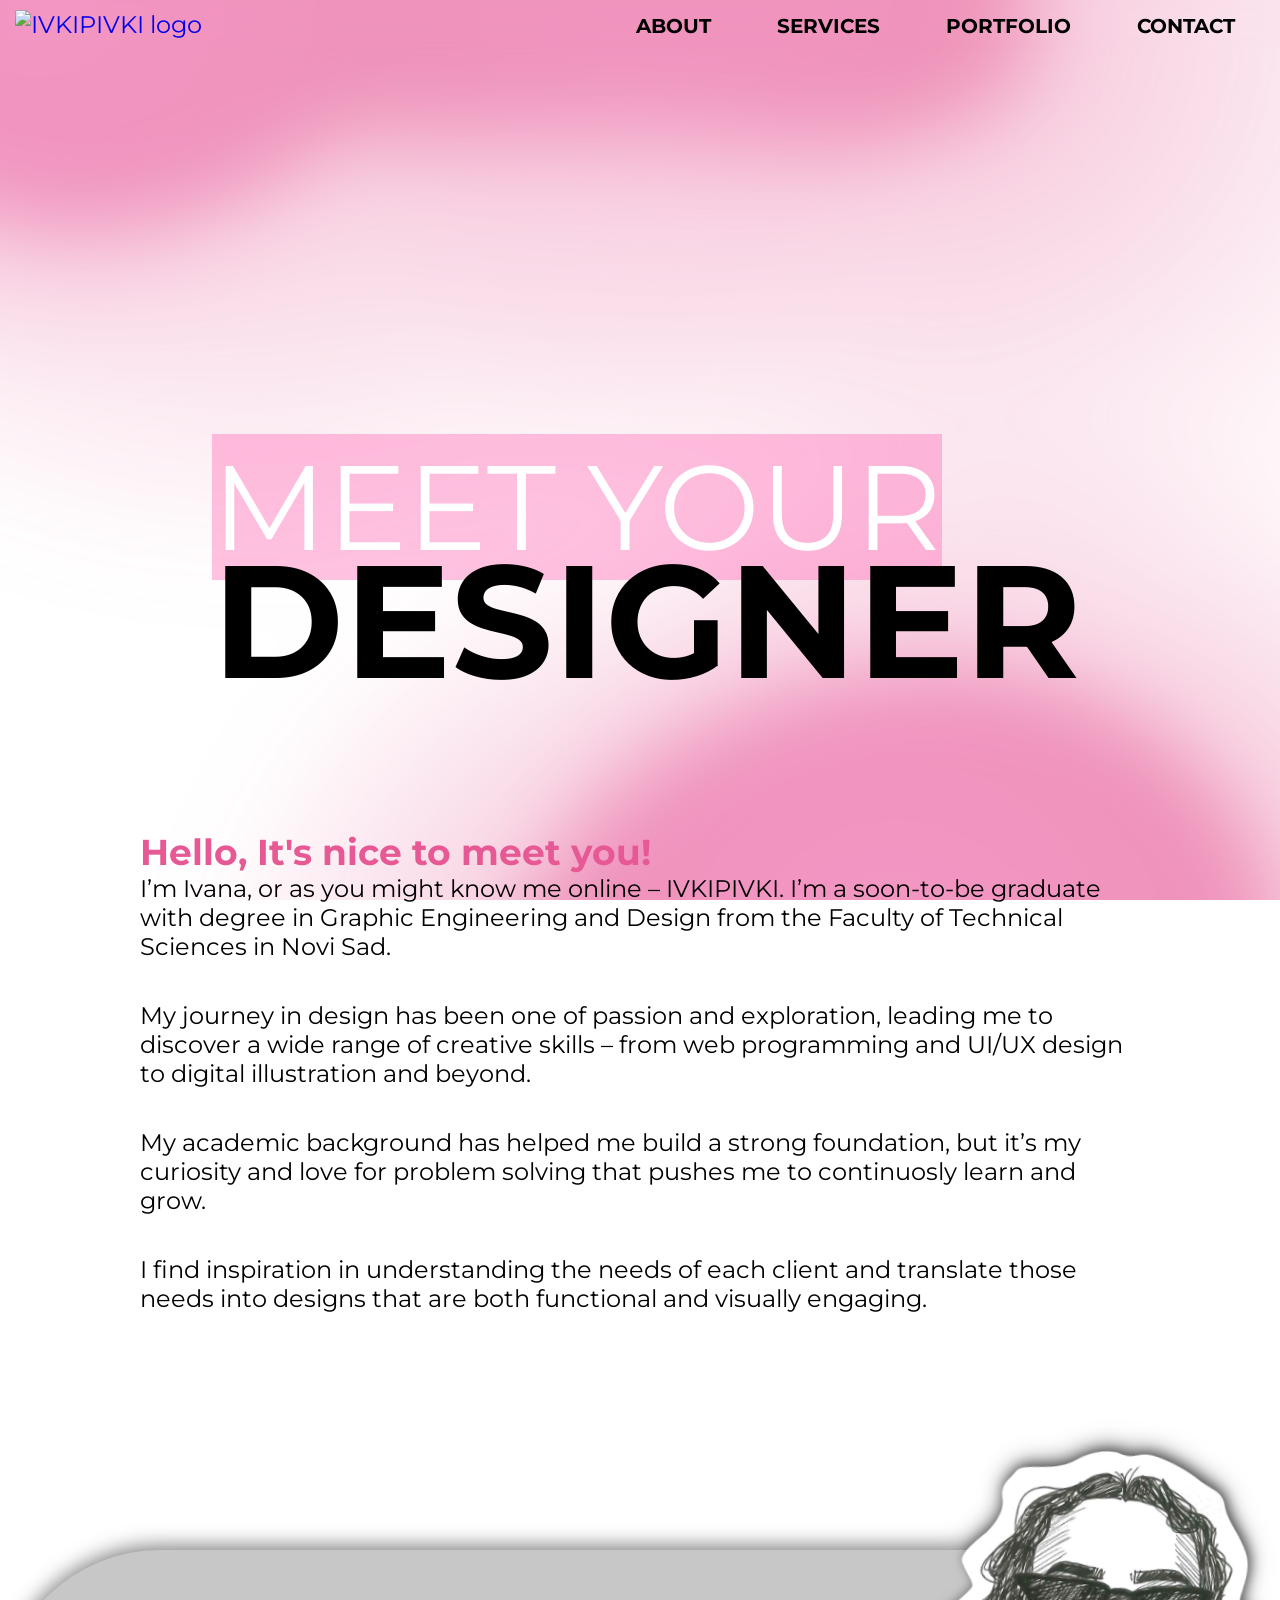
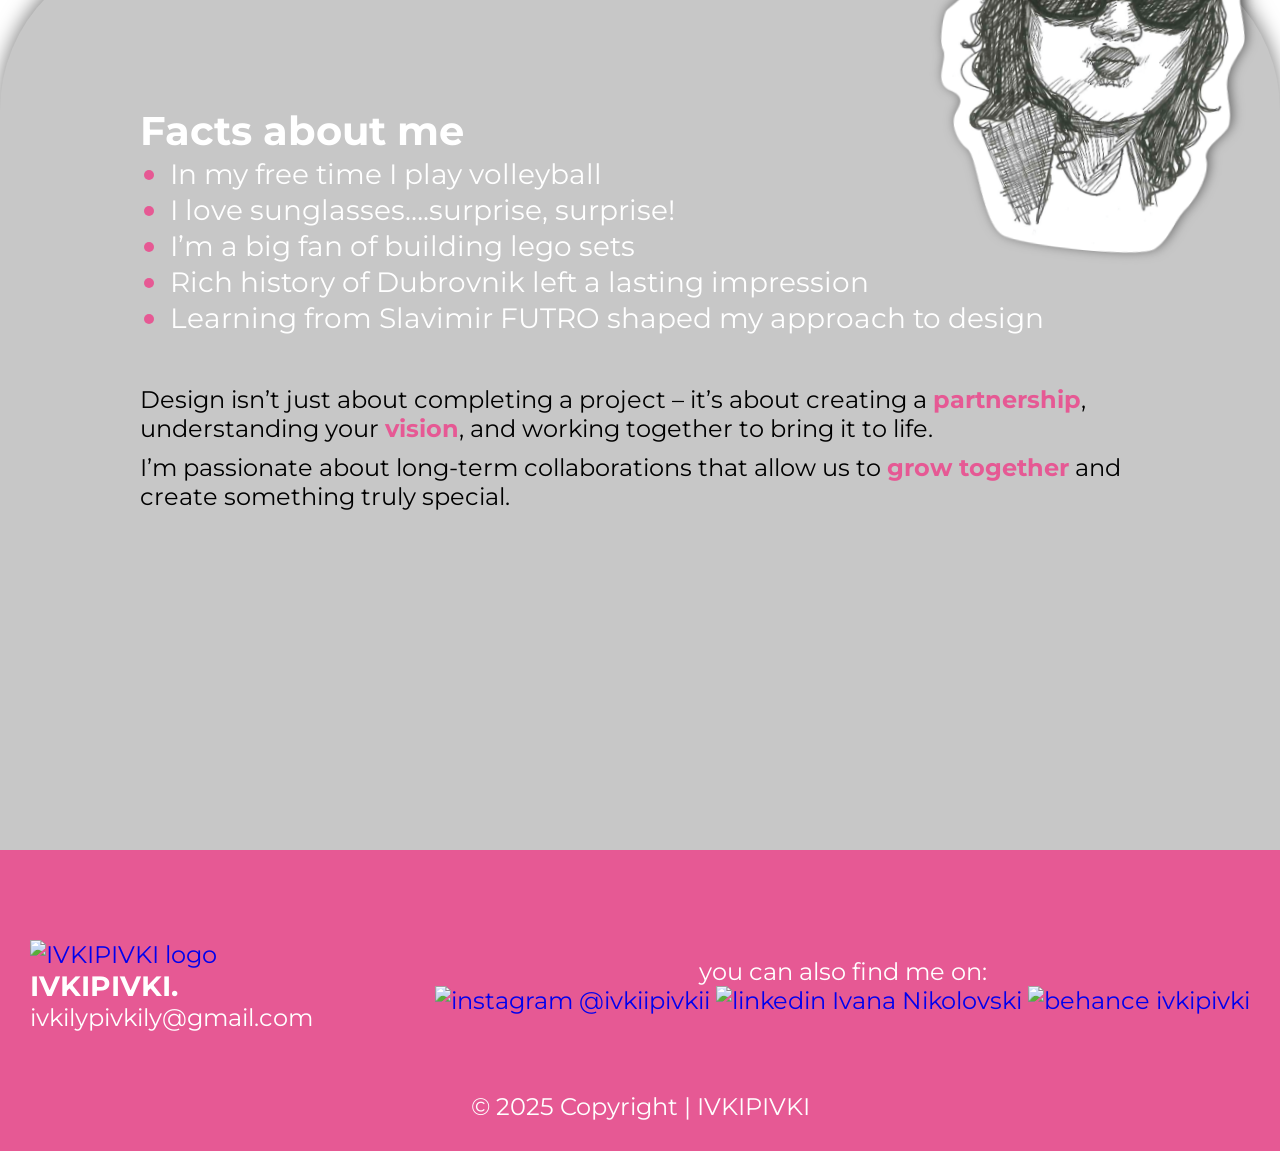
==== about.html @ 28e64dec "Initial commit" ====
<!DOCTYPE html>
<html lang="en">
<head>
    <title>IVKIPIVKI.</title>
    <meta charset="UTF-8">
    <meta name="viewport" content="width=device-width, initial-scale=1.0">
    
    <link rel="icon" href="Slike/LOGO/Logo1.png" type="image/x-icon">
    <link rel="stylesheet" type="text/css" href="style.css">
    <script src="script.js"></script>
</head>
<body>
    <div class="gradient-bg">
            <svg xmlns="http://www.w3.org/2000/svg">
            <defs>
                <filter id="goo">
                <feGaussianBlur in="SourceGraphic" stdDeviation="10" result="blur" />
                <feColorMatrix in="blur" values="1 0 0 0 0  0 1 0 0 0  0 0 1 0 0  0 0 0 18 -8" result="goo" />
                <feBlend in="SourceGraphic" in2="goo" />
                </filter>
            </defs>
            </svg>
            <div class="gradients-container">
                <div class="g1"></div>
                <div class="g2"></div>
                <div class="g3"></div>
                <div class="g4"></div>
                
                <div class="interactive"></div>
            </div>
        </div>
    <header>
        <div class="header-wrapper">
            <div class="header">
                <div class="header-logo">
                    <a href="index.html" id="logo"><img src="Slike/LOGO/Logo1.png" alt="IVKIPIVKI logo"></a>
                </div>
                <div class="header-nav">
                    <nav>
                        <div class="hide-wrapper">
                            <a href="about.html">About</a>
                            <a href="services.html">Services</a>
                            <a href="portfolio.html">Portfolio</a>
                            <a href="contact.html">Contact</a>
                        </div>
                            
                        <button onclick="showNav()" id="menu-button">
                            <img src="Slike/Icon/burger.svg">
                        </button>
                        <div class="menu" id="menu" style="height: 0px;">
                            <a href="about.html">About</a>
                            <a href="services.html">Services</a>
                            <a href="portfolio.html">Portfolio</a>
                             <a href="contact.html">Contact</a>
                        </div>
                    </nav>
                </div>
            </div>
        </div>
    </header>

    <main id="aboutpage">
        <div id="about-hero-wrapper">
            <div class="width-text">
                <div class="about-hero-text">
                    <h1><span>Meet your</span><br>designer</h1>
                </div>
            </div>  
        </div>

        <div id="about-main-content">
            <h2>Hello, It's nice to meet you!</h2>
            <p>
                I’m Ivana, or as you might know me online – IVKIPIVKI. 
                I’m a soon-to-be graduate with degree in Graphic Engineering and Design 
                from the Faculty of Technical Sciences in Novi Sad.
            </p>
            <p> 
                My journey in design has been one of passion and exploration, 
                leading me to discover a wide range of creative skills – 
                from web programming and UI/UX design to digital illustration and beyond.
            </p>
            <p>
                My academic background has helped me build a strong foundation, 
                but it’s my curiosity and love for problem solving that pushes 
                me to continuosly learn and grow.
            </p>
            <p>
                I find inspiration in understanding the needs of each client and 
                translate those needs into designs that are both functional and visually engaging.
            </p>
        </div>
        <div class="about-background-wrapper">
            <div id="about-funfact-wrapper">
                <img src="Slike/ivkipivki.png" alt="IVKIPIVKI illustration">
                <div class="about-text-list">
                    <div class="funfacts-list">
                        <h2>Facts about me</h2>
                        <ul>
                            <li>In my free time I play volleyball</li>
                            <li>I love sunglasses….surprise, surprise!</li>
                            <li>I’m a big fan of building lego sets</li>
                            <li>Rich history of Dubrovnik left a lasting impression</li>
                            <li>Learning from Slavimir FUTRO shaped my approach to design</li>
                        </ul>
                    </div>
                    <div class="rwd-about">
                        <p>
                        Design isn’t just about completing a project – it’s about creating a <span style="color: #E65994; font-weight: bold;">partnership</span>, 
                        understanding your <span style="color: #E65994; font-weight: bold;">vision</span>, and working together to bring it to life.
                        </p>
                        <p>
                        I’m passionate about long-term collaborations that allow us to <span style="color: #E65994; font-weight: bold;">grow together</span> 
                        and create something truly special.
                        </p>
                    </div>
                </div>
            </div>
        </div>
    </main>

    <footer>
            <div class="footer-wrapper">
                <div class="footer-contact">
                    <a href="index.html"><img src="Slike/LOGO/Logo2.png" alt="IVKIPIVKI logo"></a>
                    <h3>IVKIPIVKI.</h3>
                    <p>ivkilypivkily@gmail.com</p>
                </div>
                <div class="footer-social">
                    <p>you can also find me on:</p>
                    <a href="https://www.instagram.com/ivkiipivkii" target="_blank"><img src="Slike/FOOTER/ig.svg" alt="instagram @ivkiipivkii"></a>
                    <a href="https://www.linkedin.com/in/ivananikolovski" target="_blank"><img src="Slike/FOOTER/in.svg" alt="linkedin Ivana Nikolovski"></a>
                    <a href="https://www.behance.net/ivkipivki" target="_blank"><img src="Slike/FOOTER/behance.svg" alt='behance ivkipivki'></a>
                </div>
            </div>
            <p>&copy; 2025 Copyright | IVKIPIVKI</p>
    </footer>
    <script src="src/main.js"></script>
</body>
</html>
---- style.css ----
*{
    padding: 0;
    margin: 0;
}

@font-face {
    font-family: Mont;
    src: url(Font/Montserrat/Montserrat-VariableFont_wght.ttf);
}

@font-face {
    font-family: Noto;
    src: url(Font/Noto_Sans/NotoSans-VariableFont_wdth\,wght.ttf);
}

a {
    text-decoration: none;
}

body {
    font-size: 1.5rem;
    font-family: Mont;
}

main, header, footer {
    z-index: 1;
}

.gradient-bg {
    z-index: -100;
}

:root {
  --primary-color: #ff4da6;
  --bg-color: #ffffff;
  --font-main: "Montserrat", sans-serif;
}


/* dimenzije */
#hero-wrapper, #about-wrapper, .services-description, #told-wrapper, #contact-wrapper, .footer-wrapper {
    max-width: 90vw;
    margin: 0 auto;
}

/* header - nav */
header {
    position: fixed;
    top: 0;
    left: 0;
    width: 100%;
    z-index: 1000;
    backdrop-filter: blur(10px);
}

.header {
    max-width: 1250px;
    margin: 0 auto;
    padding: 0.625rem;
    display: flex;
    justify-content: space-between;
    align-items: center;
    backdrop-filter: blur(10px);
}

.header-hidden {
    transform: translateY(-100%);
    transition: transform 0.3s ease;
}

.header-wrapper {
    transition: transform 0.3s ease;
}

nav a {
    color: black;
    font-size: 20px;
    font-weight: bold;
    text-transform: uppercase;
    padding: 0 30px;
    position: relative;
    cursor: pointer;
}

.hide-wrapper a::before {
    content: "";
    background-color: #E65994;
    position: absolute;
    left: 0;
    bottom: -0.3rem;
    height: 3px;
    width: 0;
    transition: 0.3s ease-in-out ;
}

.hide-wrapper a:hover::before {
    content: "";
    background-color: #E65994;
    position: absolute;
    left: 0;
    bottom: -0.3rem;
    height: 3px;
    width: 100%;
}

nav a:hover {
    color: #3e3e3e;
    font-style: italic;
}

header img, footer img {
    height: 70px;
}

.header-logo img:hover {
    content: url(Slike/LOGO/Logo1Hover.png);
}

#menu-button {
    display: none;
}

.menu {
    display: none;
    overflow: hidden;
    transition: height 0.3s ease;
}

/* SCROLL BAR */
::-webkit-scrollbar {
    width: 8px;
}

::-webkit-scrollbar-track {
    background: none;
}

::-webkit-scrollbar-thumb {
    background: #E65994;
    border-radius: 20px;
}

::-webkit-scrollbar-thumb:hover {
    background: #b64371;
}

/* BUTTONS */
.button:hover {
    color: black;
    border: 1px solid black;
    padding: 10px 25px;
    cursor: pointer;
    background-color: transparent;
}

.button {
    color: white;
    background-color: #E65994;
    padding: 7px 20px;
    border: 0;
    border-radius: 40px;
    font-size: 24px;
    transition: 0.2s;
}

/* HERO SEKCIJA */
#hero-wrapper {
    position: relative;
}

#desktopVideo {
    max-width: 100%;
    height: auto;
    display: block;
    margin: 0 auto;
}

.hero-text {
    position: absolute;
    max-width: 900px;
    text-align: right;
    font-size: 24px;
    bottom: 100px;
    right: 80px;
}

.hero-text p {
    margin-bottom: 30px;
}

#MobileVideo {
  display: none;
}

/* ABOUT AND CONTACT SEKCIJA */
#about-wrapper, #contact-wrapper {
    display: flex;
    height: 100vh;
    align-items: center;
    justify-content: center;
    margin: 120px auto;
}

.about-image, .contact-image {
    max-width: 700px;
    height: auto;
    margin-right: 40px;
    rotate: -8deg;
    filter: drop-shadow(4px 4px 8px rgba(0,0,0,0.5));
}

.about-image img, .contact-image img {
    height: 80vh;
}

.contact-image {
    margin-left: 60px;
    rotate: 3deg;
}

.about-text-button {
    text-align: right;
}

.contact-text-button {
    text-align: left;
    max-width: 500px;
    text-align: justify;
    margin-left: 80px;
}

.about-text {
    max-width: 480px;
    text-align: justify;
    margin-left: 30px;
}

.about-text h2 {
    color: #E65994;
    font-size: 28px;
    font-weight: bold;
    line-height: 1;
    margin-bottom: 10px;
}

.about-text p, .contact-text p {
    margin-bottom: 30px;
}

.contact-text h2 {
    font-size: 100px;
    line-height: 0.8;
    font-family: Mont;
    text-transform: uppercase;
    font-weight: normal;
}

.contact-text h3 {
    font-size: 32px;
    color: #E65994;
    font-weight: bold;
    margin-bottom: 20px;
}

/* SERVICES SEKCIJA */
#services-wrapper {
    margin: 0 auto;
    padding: 100px 0;
    background-color: #c7c7c7;
}

.services-description {
    display: flex;
    justify-content: center;
    text-align: center;
    align-items: center;
}

.services-content img {
    height: 48px;
    width: auto;
    margin-right: 10px;
    margin-bottom: 10px;
}

.services-content {
    display: flex;
    justify-content: center;
    align-items: center;
    text-align: center;
}

.services-text, .services-cards {
    max-width: 580px;
}

.services-item {
    background-color: white;
    border-radius: 40px;
    margin-bottom: 20px;
    width: 350px;
    padding: 20px 0;
    margin-left: 100px;
}

.services-item p, .services-content {
    width: 300px;
    margin: 0 auto;
}

.services-text h2 {
    color: #E65994;
    font-size: 62px;
    font-weight: bold;
    text-transform: uppercase;
}

.services-text p {
    font-size: 24px;
    margin-bottom: 30px;
    text-align: justify;
}

.services-text h3 {
    font-size: 32px;
    text-transform: uppercase;
}

.services-text img {
    height: 60px;
    width: auto;
}

.services-software, .services-language {
    margin-bottom: 20px;
}

.services-text {
    text-align: left;
    margin-bottom: 30px;
}

/* WAVES */
.wave-top-wrapper {
    position: relative;
    filter: drop-shadow(-14px -14px 7px rgba(0,0,0,0.5));
    padding-top: 100px;
}

.wave-bottom-wrapper {
    position: relative;
    filter: drop-shadow(14px 14px 7px rgba(0,0,0,0.5));
}

.wave-top {
    position: absolute;
    bottom: 0;
    left: 0;
    width: 100%;
    overflow: hidden;
    line-height: 0;
    transform: rotate(180deg);
}

.wave-bottom {
    position: absolute;
    top: 0;
    left: 0;
    width: 100%;
    overflow: hidden;
    line-height: 0;
}

.wave-top img, .wave-bottom img {
    position: relative;
    display: block;
    width: calc(100% + 1.3px);
    height: 80px;
}

/* TOLD SEKCIJA*/
#told-wrapper h1 {
    font-family: Mont;
    font-weight: normal;
    font-size: 100px;
    line-height: 0.905;
    text-transform: uppercase;
    margin-bottom: 40px;
    margin-left: 100px;
    margin-top: 250px;
}

#told-wrapper span {
    font-weight: bold;
    font-family: Noto;
    margin-left: 500px;
}

#told-wrapper {
    justify-content: center;
    align-items: center;
}

.told-card-container {
    display: flex;
    justify-content: center;
    align-items: center;
    gap: 20px;
}

.card img {
    height: 100%;
    width: 100%;
    object-fit: cover;
    transition: 0.5s ease;
}

.card {
    position: relative;
    overflow: hidden;
    height: 350px;
    width: 350px;
    border-radius: 40px;
}

.card-text {
    position: absolute;
    inset: 0;
    display: flex;
    flex-direction: column;
    justify-content: center;
    align-items: center;
    color: white;
    z-index: 2;
}

.card-text h2 {
    position: absolute;
    bottom: 20px;
    font-size: 36px;
    right: 20px;
    opacity: 1;
    transition: 0.5s ease;
    color: #E65994;
    font-weight: bold;
    text-shadow: 2px 2px 8px rgba(0,0,0,0.8);
}

.card-text p {
    opacity: 0;
    transition: 0.5s ease;
    font-size: 18px;
    padding: 30px;
    text-align: justify;
    line-height: 1;
}

.card:hover img {
    filter: blur(30px) brightness(0.5);
    transform: scale(1.05);
}

.card::after {
    content: "";
    position: absolute;
    inset: 0;
    background: rgba(255, 105, 180, 0.4);
    backdrop-filter: blur(30px);
    opacity: 0;
    transition: 0.5s ease;
    z-index: 1;
}

.card:hover::after {
    opacity: 1;
}

.card:hover .card-text {
    opacity: 1;
}

.card:hover .card-text p {
    opacity: 1;
}

.card:hover .card-text h2 {
    opacity: 0;
}

/* FOOTER */
footer {
    text-align: center;
    background-color: #E65994;
    color: white;
    padding: 30px;
    font-size: 24px;
}

.footer-wrapper {
    display: flex;
    justify-content: space-between;
    align-items: center;
    max-width: 1250px;
    margin: 60px auto;
}

.footer-contact {
    text-align: left;
}

.footer-contact img:hover {
    content: url(Slike/LOGO/Logo2Hover.png);
}

.footer-social img {
    width: 58px;
}


/* ABOUT PAGE */
#aboutpage {
    text-align: center;
    margin: 0 auto;
}

#about-hero-wrapper {
    position: relative;
    height: 580px;

    background-image: url("Slike/ABOUT/AboutCover.jpg");
    background-size: cover;
    background-position: center;
    background-repeat: no-repeat;
}

.about-hero-text {
    position: absolute;
    bottom: -105px;
    left: 15%;
    padding: 0 20px;
    text-align: left;
    font-size: 80px;
    text-transform: uppercase;
    font-family: Mont;
    line-height: 0.8;
    color: black;
    font-weight: bold;
}

.about-hero-text span {
    font-weight: 400;
    font-size: 120px;
    color: white;
    background-color: rgba(255, 105, 180, 0.4);
}

.width-text {
    width: 100%;
}

#about-main-content {
    height: 80vh;
    width: 1000px;
    margin: 0 auto;
    margin-top: 250px;
    text-align: left;
}

#about-main-content p {
    margin-bottom: 40px;
}

#about-main-content h2 {
    color: #E65994;
}

.about-background-wrapper {
    position: relative;
    background-color: #c7c7c7;
    border-top-left-radius: 160px;
    border-top-right-radius: 160px;
    filter: drop-shadow(0px -4px 10px rgba(0,0,0,0.5));
    z-index: -1;
    height: 100vh;
}

#about-funfact-wrapper>img {
    position: relative;
    bottom: 100px;
    left: 800px;
    height: 400px;
    transform: rotate(5deg);
    filter: drop-shadow(2px -2px 6px rgba(0,0,0,0.5));
}

#about-funfact-wrapper {
    width: 1000px;
    margin: 0 auto;
    text-align: left;
}

.about-text-list {
    position: relative;
    bottom: 350px;
    left: 0;
}

.funfacts-list {
    color: white;
    text-align: left;
    width: 1000px;
    margin: 0 auto;
    font-size: 28px;
    padding-bottom: 50px;
    margin-top: 100px;
}

.funfacts-list>ul li::marker {
    color: #E65994;
    font-size: 30px;
}

.funfacts-list h2 {
    font-size: 40px;
}

.funfacts-list>ul {
    padding-left: 30px;
}

#about-funfact-wrapper p {
    padding-bottom: 10px;
}

#about-funfact-wrapper:last-child {
    padding-bottom: 80px;
}

/* SERVICES PAGE */
.Usluge-wrapper {
    display: flex;
    flex-direction: column;
    height: 100vh;
    justify-content: center;
    margin: 0 auto;
    align-items: center;
}

.Usluge-wrapper .button {
    margin-top: 50px;
    margin-bottom: 90px;
}

.Usluge-wrapper h1 {
    text-align: center;
    color: #e65994;
    margin-bottom: 30px;
    font-size: 32px;
    line-height: 1;
    margin-top: 120px;
}

.servicespage-wrapper {
  max-width: 60%;
  margin: 0 auto;
  background-color: #c7c7c7;
  border-radius: 25px;
  padding: 40px;
}

.service input {
  display: none;
}

.service {
  border-bottom: 2.5px solid #E65994;
  padding: 10px 0;
  position: relative;
}

.service-name {
  display: block;
  font-weight: bold;
  font-size: 28px;
  cursor: pointer;
}

.service-name span {
  display: inline-block;
}

.servicespage-content {
  max-height: 0;
  overflow: hidden;
  transition: max-height 0.5s ease, padding 0.3s ease;
  padding: 0;
}

.servicespage-content p {
    margin: 20px;
    text-align: justify;
}

.service input:checked ~ .servicespage-content {
  max-height: 600px;
  padding-top: 20px;
  padding-bottom: 20px;
}

.services-lists {
    justify-content: center;
    align-items: center;
    text-align: center;
    margin-bottom: 120px;
}

.Lista {
    text-align: left;
    width: 90vw;
    margin: 0 auto;
    margin-bottom: 30px;
}

.Lista li {
  width: 60%;
  margin: 0 auto;
}

.nobullet {
    list-style-type: none;
    margin-bottom: 20px;
    font-size: 24px;
}

.Lista li:nth-child(odd) {
    font-weight: bold;
    font-size: 24px;
}

ul li::marker {
  color: #E65994;
  font-size: 30px;
}

.rwd-services>h1 {
    font-size: 70px;
    text-transform: uppercase;
    line-height: 0.905;
    font-family: Mont;
    font-weight: normal;
    margin-bottom: 30px;
    text-align: left;
    margin-left: 350px;
}

.rwd-services>h1>span {
    font-weight: 600;
    color: #E65994;
    font-size: 60px;
    margin-left: 150px;
}


/* PORTFOLIO PAGE */
.Portfolio-wrapper {
  width: 100%;
  height: 110vh;
  display: flex;
  align-items: center;
  justify-content: center;
}

.portfolio-container {
  height: 500px;
  display: flex;
  flex-wrap: nowrap;
  justify-content: start;
}

.project {
  width: 100px;
  backdrop-filter: blur(10px);
  cursor: pointer;
  overflow: hidden;
  border-radius: 30px;
  margin: 0 10px;
  display: flex;
  align-items: flex-end;
  transition: .6s ease;
  box-shadow: 0px 10px 30px -5px rgba(0,0,0,0.8);
  position: relative;
}

.project::before {
  content: "";
  position: absolute;
  top: 0; left: 0; right: 0; bottom: 0;
  background-position: left;
  background-repeat: no-repeat;
  background-size: auto 100%;
  filter: grayscale(100%);
  transition: filter 0.6s ease, transform 1s ease;
  z-index: 0;
}

input:checked + label {
  width: 800px;
}

input:checked + label::before {
  filter: grayscale(0%);
  transform: scale(1.1);
  transform-origin: left center; 
}

.project > * {
  position: relative;
  z-index: 1;
}

.row {
  display: flex;
  flex-wrap: nowrap;
  align-items: center;
  gap: 15px;
  margin-bottom: -20px;
}

.icon {
  background: white;
  border-radius: 50%;
  width: 50px;
  height: 50px;
  padding: 10px;
  display: flex;
  justify-content: center;
  align-items: center;
  margin-left: 15px;
  margin-bottom: 30px;
  box-shadow: 0px 4px 6px -3px rgba(0,0,0,0.8);
  z-index: 2;
}

.description {
  display: flex;
  justify-content: center;
  flex-direction: column;
  overflow: hidden;
  width: 400px;
  opacity: 0;
  transform: translateY(30px);
  transition-delay: .3s;
  transition: all .3s ease;
  margin-left: -50px;
  z-index: 1;
  height: 50px;
  font-size: 28px;
  text-align: center !important;
}

.description h1 {
  text-transform: uppercase;
  font-size: 26px;
  font-weight: 1000;
  background-color: white;
  border-radius: 20px;
  text-align: center;
  width: 350px;
}

.column {
  display: flex;
  justify-content: center;
  align-items: center !important;
  max-height: 500px;
  font-size: 18px;
  line-height: 1;
  margin: 50px 30px;
  box-sizing: border-box;
  text-align: justify;
}

input:checked[type='checkbox'] + label .description {
  opacity: 1 !important;
  transform: translateY(0) !important;
}

input[type='checkbox'] {
  display: none;
}

.project[for="p1"]::before { background-image: url('slike/PORTFOLIO/Fratelli.png');}
.project[for="p2"]::before { background-image: url('slike/PORTFOLIO/Stoned.png'); }
.project[for="p3"]::before { background-image: url('slike/PORTFOLIO/Grafijada.png'); }
.project[for="p4"]::before { background-image: url('slike/PORTFOLIO/GRID.png'); }
.project[for="p5"]::before { background-image: url('slike/PORTFOLIO/NZZ.png'); }
.project[for="p6"]::before { background-image: url('slike/PORTFOLIO/Hand-drawn.png'); }

.portfolio-dugme {
    display: flex;
    justify-content: center;
    align-items: center;
    margin-top: -90px;
    margin-bottom: 100px;
    height: 100px;
}


/* GRADIJENT POZADINA */
@keyframes moveInCircle {
  0% { transform: rotate(0deg); }
  50% { transform: rotate(180deg); }
  100% { transform: rotate(360deg); }
}

@keyframes moveVertical {
  0% { transform: translateY(-50%); }
  50% { transform: translateY(50%); }
  100% { transform: translateY(-50%); }
}

@keyframes moveHorizontal {
  0% { transform: translateX(-50%) translateY(-10%); }
  50% { transform: translateX(50%) translateY(10%); }
  100% { transform: translateX(-50%) translateY(-10%); }
}

.gradient-bg {
  width: 100vw;
  height: 100vh;
  position: fixed;
  overflow: hidden;
  top: 0;
  left: 0;
  z-index: -1000;
}

.gradient-bg svg {
  position: fixed;
  top: 0;
  left: 0;
  width: 0;
  height: 0;
}

.gradient-bg .gradients-container {
  filter: url(#goo) blur(40px);
  width: 100%;
  height: 100%;
}

.gradient-bg .g1 {
  position: absolute;
  background: radial-gradient(circle at center, rgba(238, 145, 184, 0.8) 0%, rgba(230, 89, 148 ,0) 60%) no-repeat;
  mix-blend-mode: hard-light;
  width: 1300px;
  height: 1300px;
  top: 300px;
  left: 400px;
  animation: moveHorizontal 20s linear infinite;
  opacity: 1;
}

.gradient-bg .g2 {
  position: absolute;
  background: radial-gradient(circle at center, rgba(238, 145, 184,0.8) 0%, rgba(230, 89, 148 ,0) 60%) no-repeat;
  mix-blend-mode: hard-light;
  width: 1300px;
  height: 1300px;
  top: 400px;
  right: -100px;
  animation: moveVertical 15s linear infinite;
  opacity: 1;
}

.gradient-bg .g3 {
  position: absolute;
  background: radial-gradient(circle at center, rgba(238, 145, 184,0.8) 0%, rgba(230, 89, 148 ,0) 60%) no-repeat;
  mix-blend-mode: hard-light;
  width: 1490px;
  height: 1400px;
  top: -680px;
  right:-400px;
  animation: moveHorizontal 20s ease infinite;
  opacity: 0.7;
}

.gradient-bg .g4 {
  position: absolute;
  background: radial-gradient(circle at center, rgba(238, 145, 184, 0.8) 0%, rgba(230, 89, 148 ,0) 60%) no-repeat;
  mix-blend-mode: hard-light;
  width: 1800px;
  height: 1800px;
  top: -1080px;
  left: -650px;
  transform-origin: -60px 40px;
  animation: moveInCircle 20s linear infinite;
  opacity: 1;
}

.gradient-bg .interactive {
  position: absolute;
  width: 900px;
  height: 900px;
  top: 0;
  left: 0;
  background: radial-gradient(circle at center, rgba(238, 145, 184,0.8) 0%, rgba(230, 89, 148,0) 60%) no-repeat;
  mix-blend-mode: hard-light;
  opacity: 0.7;
  pointer-events: none;
  transform: translate(-50%, -50%);
}


/* CONTACT PAGE */
.contactpage-maincontent {
    height: 100vh;
    display: flex;
    flex-direction: column;
    margin: 0 auto;
    padding: 10px;
    align-items: center;
    text-align: center;
    justify-content: center;
}

.contactpage-maincontent h1 {
    font-family: Mont;
    font-size: 120px;
    font-weight: bold;
    line-height: 1;
    text-align: left;
    margin-bottom: 30px;
}

.contactpage-maincontent span {
    font-size: 140px;
    background-color: rgba(230, 89, 148, 0.3);
    border-left: #E65994 15px solid;
    border-right: #E65994 15px solid;
    padding: 0 20px;
}

main > img {
    display: block;
    margin: 0 auto;
    margin-top: -90px;
}

.contactpage-maincontent p {
    font-size: 24px;
    width: 1080px;
}

.forma {
    height: 100vh;
    display: flex;
    justify-content: center;
    text-align: right;
    align-items: center;
    gap: 80px;
    margin: 120px auto;
}

input, textarea {
    display: block;
    width: 480px;
    padding: 10px;
    margin: 30px 0;
    border: none;
    border-bottom: 5px solid #e65994;
    background: transparent;
    outline: none;
    font-size: 24px;
    resize: none;
    font-family: Mont;
}

form>button, .popup>button {
    background-color: transparent;
}

.forma>img {
    height: 78vh;
    rotate: 3deg;
    filter: drop-shadow(4px 4px 8px rgba(0,0,0,0.5));
}

.contact-form {
    height: 580px;
}

/* POPUP */
.popup {
    width: 300px;
    height: 300px;
    backdrop-filter: blur(50px);
    border-radius: 46px;
    padding: 0 40px 40px;
    position: fixed;
    top: 50%;
    left: 50%;
    transform: translate(-50%,-50%) scale(0.1);
    visibility: hidden;
    transition: transform 0.4s;
    z-index: 100;
    text-align: center;
}

.popup img {
    width: 100px;
    margin-top: -60px;
    filter: drop-shadow(0 2px 5px rgba(0,0,0,0.5));
}

.popup h2 {
    margin-top: 50px;
}

.popup p {
    margin-bottom: 30px;
}

.overlay {
    position: fixed;
    top: 0;
    left: 0;
    width: 100%;
    height: 100%;
    background: rgba(255, 255, 255, 0.3);
    visibility: hidden;
    opacity: 0;
    transition: opacity 0.4s;
    z-index: 99;
}

.open-popup {
    top: 50%;
    visibility: visible;
    transform: translate(-50%,-50%) scale(1);
}

.show-overlay {
    visibility: visible;
    opacity: 1;
}

/* MANJI EKRAN */
@media screen and (max-width: 1250px) {
  body {
    font-size: 20px;
  }

  .header {
    max-width: 90%;
    padding: 5px 15px;
  }

  nav a {
    font-size: 18px;
    padding: 0 15px;
  }

  /* HERO SEKCIJA */
  #hero-wrapper {
    height: 70vh;
  }

  .hero-text {
    font-size: 24px;
    top: 480px;
    right: 10px;
    text-align: right;
  }

  #desktopVideo {
    position: relative;
    top: 40px;
  }

  /* ABOUT I CONTACT */
  #about-wrapper, #contact-wrapper {
    height: 100vh;
    margin: 60px auto;
  }

  .about-image img, .contact-image img {
    height: 65vh;
    margin-top: 90px;
  }

  .about-text h2 {
    margin-top: 100px;
    font-size: 28px;
    text-align: left;
  }

  .about-text p {
    text-align: justify;
    width: 400px;
    line-height: 1.2;
    padding-right: 20px;
    margin-bottom: 12px;
  }

  .contact-text h3{
    text-align: left;
    font-size: 32px;
  }

  .contact-text h2 {
    font-size: 90px;
    text-align: left;
    margin-top: 120px;
  }

  .contact-text p {
    width: 400px;
    text-align: justify;
    line-height: 1.2;
  }

  /* SERVICES SEKCIJA */
  .services-text h2 {
    font-size: 50px;
  }

  .services-text p {
    font-size: 20px;
    width: 400px;
  }

  /* TOLD SEKCIJA */
  #told-wrapper h1 {
    font-size: 90px;
    margin-left: -270px;
    text-align: center;
    margin-bottom: 10px;
    margin-top: 160px;
  }

  #told-wrapper span {
    margin-left: 550px;
    margin-bottom: 30px;
  }

  /* FOOTER */
  .footer-wrapper {
    width: 87vw;
  }

  /* ABOUT PAGE */
  .about-hero-text {
    font-size: 70px;
    top: 480px;
    left: 70px;
  }

  .about-hero-text span {
    font-size: 100px;
    left: 70px;
  }

  #about-main-content {
    width: 830px;
  }

  #about-funfact-wrapper>img {
      left: 400px;
      height: 300px;
  }

  #about-funfact-wrapper {
      width: 500px;
      margin: 0 auto;
  }

  .funfacts-list {
      width: 900px;
      font-size: 22px;
      margin-top: 180px;
  }

  .about-text-list {
    align-items: center;
    margin: 0 auto;
    width: 850px;
    margin-left: -150px;
  }

  .about-background-wrapper {
    height: 75vh;
  }

  /* SERVICES PAGE */
  .rwd-services>h1 {
    font-size: 50px;
    margin-left: 180px;
  }

  .rwd-services>h1>span {
    font-size: 50px;
    margin-left: 120px;
  }

  .Lista li {
    width: 80%;
    margin: 0 auto;
  }

  /* PORTFOLIO PAGE */
  .project {
    width: 100px;
    border-radius: 30px;
    margin: 0 10px;
  }

  input:checked + label {
    width: 600px;
  }

  .description {
    width: 250px;
    margin-left: -20px;
    height: 50px;
    font-size: 20px;
  }

.description h1 {
  font-size: 24px;
  padding: 5px;
  width: 250px;
}

.column {
    max-height: 300px;
    font-size: 16px;
    margin-bottom: 80px;
  }

  .project::before {
    top: 0; left: 0; right: 0; bottom: 0;
    background-size: auto 80%;
  }

}


/* TABLET */
@media screen and (max-width: 900px) {
  body {
    font-size: 18px;
  }

  /* BUTTONS */
  .button {
      font-size: 18px;
      padding: 9px 17px;
  }

  .button:hover {
      padding: 11px 20px;
  }

  /* HERO SEKCIJA */
  .hero-text {
    font-size: 20px;
  }

  #desktopVideo {
    top: 100px;
  }

  /* ABOUT I CONTACT */
  .about-image img, .contact-image img {
    height: 50vh;
    margin-top: 90px;
  }

  .about-text h2 {
    font-size: 26px;
  }

  .about-text p {
    width: 100%;
    margin-bottom: 30px;
  }

  .contact-text h3{
    font-size: 26px;
  }

  .contact-text h2 {
    font-size: 72px;
  }

  .contact-text p {
    width: 350px;
  }

  /* SERVICES SEKCIJA */
  #services-wrapper {
    height: 100vh;
  }

  .services-description {
    flex-direction: column;
  }

  .services-text {
    text-align: center;
  }

  .services-text h2 {
    font-size: 45px;
    text-align: center;
  }

  .services-text p {
    font-size: 18px;
    text-align: center;
    width: 600px;
  }

  .Rwd-wrapper {
    display: flex;
    gap: 60px;
    margin-bottom: -20px;
  }

  .services-text h3 {
    font-size: 24px;
  }

  .services-text img {
    height: 48px;
    padding-bottom: 10px;
  }

  .services-item {
    width: 140%;
    margin-left: -50px;
  }

  .services-lists {
    margin: 0 auto;
    height: 80vh;
  }

  /* TOLD SEKCIJA */
  #told-wrapper {
    height: 120vh;
  }

  .told-card-container {
    flex-direction: column;
  }

  #told-wrapper h1 {
    font-size: 81px;
    margin-left: -50px;
    text-align: center;
    margin-bottom: 10px;
    margin-top: 160px;
  }

  #told-wrapper span {
    margin-left: 120px;
    display: block;
    text-align: center;
  }

  .card {
    width: 70%;
    height: 270px;
  }

  .card-text p {
    font-size: 18px;
  }

  /* FOOTER */
  .footer-wrapper {
    width: 85vw;
    flex-direction: column;
    gap: 30px;
  }

  .footer-contact, .footer-social {
    text-align: center;
    font-size: 20px;
  }

  .footer-social img {
    height: 60px;
  }

  footer>p {
    font-size: 18px;
  }

  /* ABOUT PAGE */
  .about-hero-text {
    font-size: 50px;
    top: 500px;
  }

  .about-hero-text span {
    font-size: 70px;
  }

  #about-main-content {
      width: 700px;
      margin-top: 140px;
  }

  #about-funfact-wrapper>img {
      left: 500px;
      height: 190px;
  }

  #about-funfact-wrapper {
      width: 700px;
      align-items: center;  
    }

  .about-text-list {
    width: 100vw;
  }
  .rwd-about {
    margin-left: 150px;
  } 

  .funfacts-list {
    width: 700px;
    font-size: 20px;
    margin-top: 250px;
    margin-left: 150px;
  }

  .funfacts-list h2 {
      font-size: 22px;
  }

  .about-text-list p {
    width: 700px;
  }

  .about-background-wrapper {
    height: 75vh;
  }

  /* SERVICES PAGE */
  .rwd-services>h1 {
    margin-left: 120px;
    font-size: 38px;
    margin-top: 40px;
  }

  .rwd-services>h1>span {
    font-size: 38px;
    margin-left: 50px;
  }

  .rwd-services {
    width: 80vw;
  }

  .Lista li {
    font-size: 20px;
    width: 80%;
    margin: 0 auto;
  }

  .rwd-list {
    margin: 0 auto;
  }

  /* PORTFOLIO PAGE */
  .Portfolio-wrapper {
    margin-top: 70px;
  }

  .portfolio-container {
    flex-direction: column;
    height: 650px;
    align-items: center;
  }

  .project {
    width: 90%;
    height: 250px;
    margin: 10px 0;
  }

  .project::before {
    background-size: auto 110%;
    background-position: right;
    right: 50px;
  }
  
  input:checked + label {
    height: 400%;
    width: 90%;
  }

  .portfolio-container:last-child {
    margin-bottom: 80px;
  }

  .column {
    left: -320px;
  }

  /* CONTACT PAGE */
  .contactpage-maincontent h1, .contactpage-maincontent span {
    font-size: 90px;
  }

  .contactpage-maincontent p {
    font-size: 20px;
    width: 700px;
  }

  .forma {
    height: 70vh;
    margin-top: 150px;
  }

  input, textarea {
    width: 340px;
    border-bottom: 4px solid #e65994;
    font-size: 20px;
  }

  .forma>img {
    height: 58vh;
    margin-top: -90px;
  }

  .contact-form {
    height: 480px;
  }

  /* POPUP */
  .popup {
    width: 180px;
    height: 180px;
  }

  .popup h2 {
    margin-top: 30px;
  }

  .popup p {
    margin-bottom: 50px;
  }
}

/* TELEFON VERZIJA */
@media screen and (max-width: 750px) {
  body {
    font-size: 15px;
  }

  /* HEADER HAMBURGER */
  .hide-wrapper {
    display: none;
  }

  #menu-button {
    display: block;
    background: none;
    border: none;
    cursor: pointer;
    z-index: 1001;
  }

  #menu-button svg {
    color: #E65994;
  }

  .menu {
    display: block; 
    background-color: #E65994;
    position: absolute;
    top: 100%;
    left: 0;
    width: 100%;
    text-align: center;
  }

  .menu a {
    display: block;
    padding: 10px 0;
    font-size: 1.2rem;
    color: white;
  }

  .menu a:hover {
    text-transform: italic;
    color: #3e3e3e;
  }

  /* BUTTONS */
  .button {
      font-size: 16px;
      padding: 7px 15px;
  }

  .button:hover {
      padding: 9px 18px;
  }

  /* HERO SEKCIJA */
  #hero-wrapper {
    height: 90vh;
  }

  #desktopVideo {
    display: none;
  }

  #MobileVideo {
    position: relative;
    display: block;
    width: 100%;
    top: -70px;
  }

  .hero-text {
    font-size: 16px;
    top: 460px;
    right: 10px;
    text-align: right;
  }

  /* ABOUT I CONTACT */
  #about-wrapper, #contact-wrapper {
    display: flex;
    flex-direction: row;
    height: 65vh;
    width: 100vw;
  }

  #contact-wrapper {
    margin-top: 50px;
  }

  .about-image img, .contact-image img {
    height: 35vh;
  }

  .about-image img {
    position: relative;
    left: 30px;
  }

  .contact-image img {
    position: relative;
    right: 40px;
  }

  .about-text h2 {
    font-size: 20px;
    text-align: left;
  }

  .about-text p {
    text-align: justify;
    width: 250px;
    line-height: 1.2;
    padding-right: 10px;
    margin-bottom: 10px;
    right: 10px;
  }

  .contact-text h3{
    text-align: left;
    font-size: 20px;
    padding-left: 16px;
  }

  .contact-text h2 {
    font-size: 48px;
    text-align: left;
    padding-left: 10px;
  }

  .contact-text p {
    width: 250px;
    text-align: justify;
    line-height: 1.2;
    padding-left: 20px;
    margin-bottom: 30px;
  }

  .contact-text-button a {
    position: relative;
    left: 15px;
  }

  /* SERVICES SEKCIJA */
  .services-text h2 {
    font-size: 32px;
  }

  .services-text p {
    font-size: 16px;
    width: 400px;
  }

  .Rwd-wrapper {
    gap: 40px;
    margin-bottom: -12px;
  }

  .services-text h3 {
    font-size: 18px;
  }

  .services-text img {
    height: 36px;
  }

  .services-item {
    width: 130%;
  }

  /* TOLD SEKCIJA */
  #told-wrapper {
    height: 100vh;
  }

  #told-wrapper h1 {
    font-size: 72px;
  }

  .card {
    width: 90%;
    height: 200px;
  }

  .card-text p {
    font-size: 15px;
  }

  /* FOOTER */
  .footer-contact, .footer-social {
    font-size: 18px;
  }

  .footer-social img {
    height: 55px;
  }

  footer>p {
    font-size: 16px;
  }

  /* ABOUT PAGE */
  .about-hero-text {
    font-size: 50px;
    top: 500px;
    left: 0;
  }

  .about-hero-text span {
    font-size: 80px;
    left: 0;
  }

  #about-main-content {
      width: 500px;
      height: 70vh;
  }

  #about-funfact-wrapper>img {
      left: 350px;
      height: 190px;
  }

  #about-funfact-wrapper {
      width: 500px;
  }

  .funfacts-list {
      width: 500px;
      font-size: 18px;
      margin-top: 250px;
  }

  .funfacts-list>ul li::marker {
      font-size: 20px;
  }

  .funfacts-list h2 {
      font-size: 24px;
  }

  .about-text-list p {
    width: 75vw;
  }

  .about-background-wrapper {
    height: 65vh;
  }

  /* SERVICES PAGE */
  .Usluge-wrapper>h1 {
    font-size: 22px;
    width: 100vw;
  }

  .rwd-services, .servicespage-wrapper {
    margin: 0 auto;
    width: 100vw;
  }

  .services-lists {
    height: 70vh;
    justify-content: center;
  }

  .rwd-services h1, .rwd-services>h1>span {
    font-size: 28px;
  }

  .Lista li {
    font-size: 16px;
    width: 60%;
  }

  .Usluge-wrapper {
    width: 100vw;
  }
  
  /* PORTFOLIO PAGE */
  .project {
    width: 80%;
  }

  .column {
    font-size: 14px;
    margin: 100px 0;
    margin-left: 20px;
    margin-right: -30px;
    line-height: 0.85;
    z-index: -4;
  }

  .project::before {
    background-size: auto 90%;
    right: 30px;
  }


  /* CONTACT PAGE */
  .contactpage-maincontent h1 {
    font-size: 48px;
    text-align: center;
  }

  .contactpage-maincontent span {
    font-size: 60px;
    padding: 5px;
  }

  .contactpage-maincontent p {
    width: 90%;
    font-size: 16px;
    margin: 0 auto;
  }

  .forma {
    flex-direction: column;
    gap: 20px;
    width: 100%;
  }

  input, textarea {
    width: 90%;
  }

  .forma>img {
    display: none;
  }

  /* CONTACT PAGE */
  .contactpage-maincontent h1, .contactpage-maincontent span {
    font-size: 60px;
  }

  .contactpage-maincontent p {
    font-size: 18px;
    width: 500px;
  }

  .forma {
    height: 60vh;
    margin-top: 120px;
  }

  input, textarea {
    width: 350px;
  }

  /* POPUP */
  .popup {
    width: 150px;
    height: 150px;
  }

  .popup p {
    margin-bottom: 40px;
  }
}
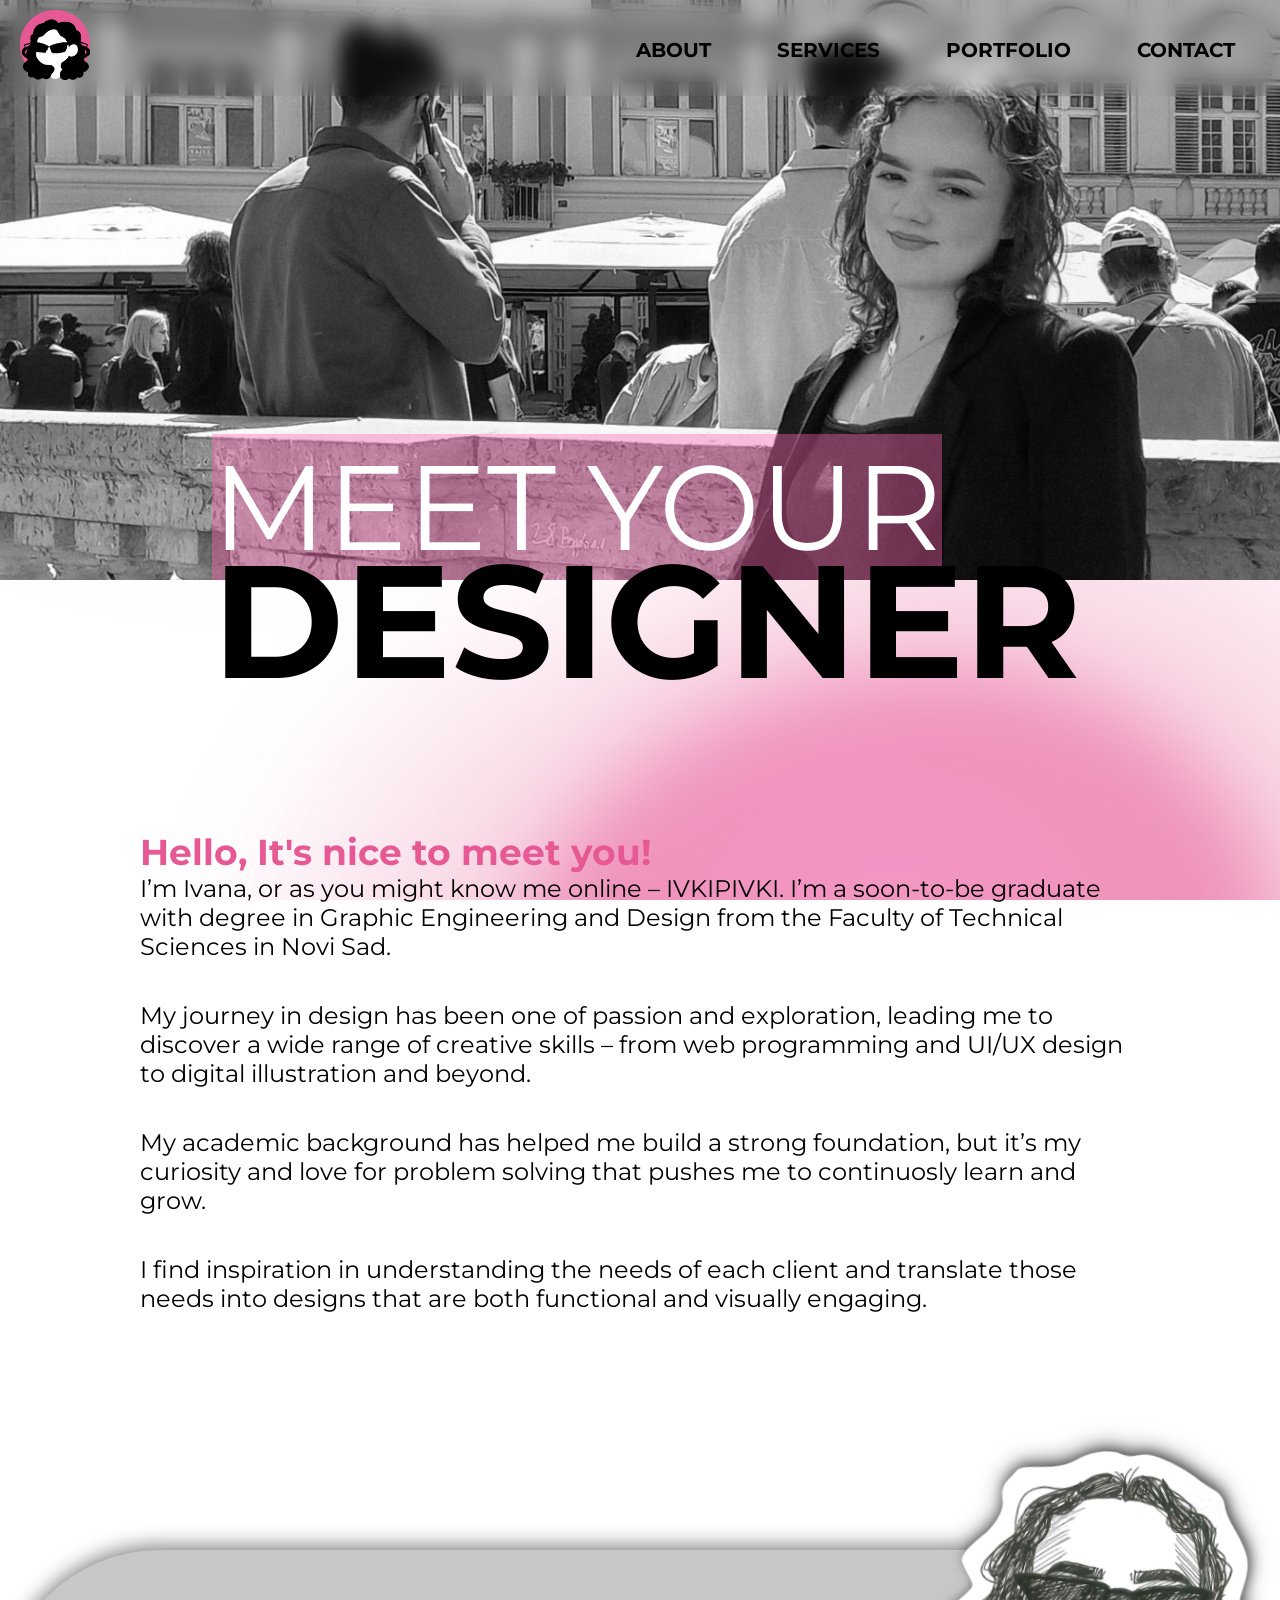
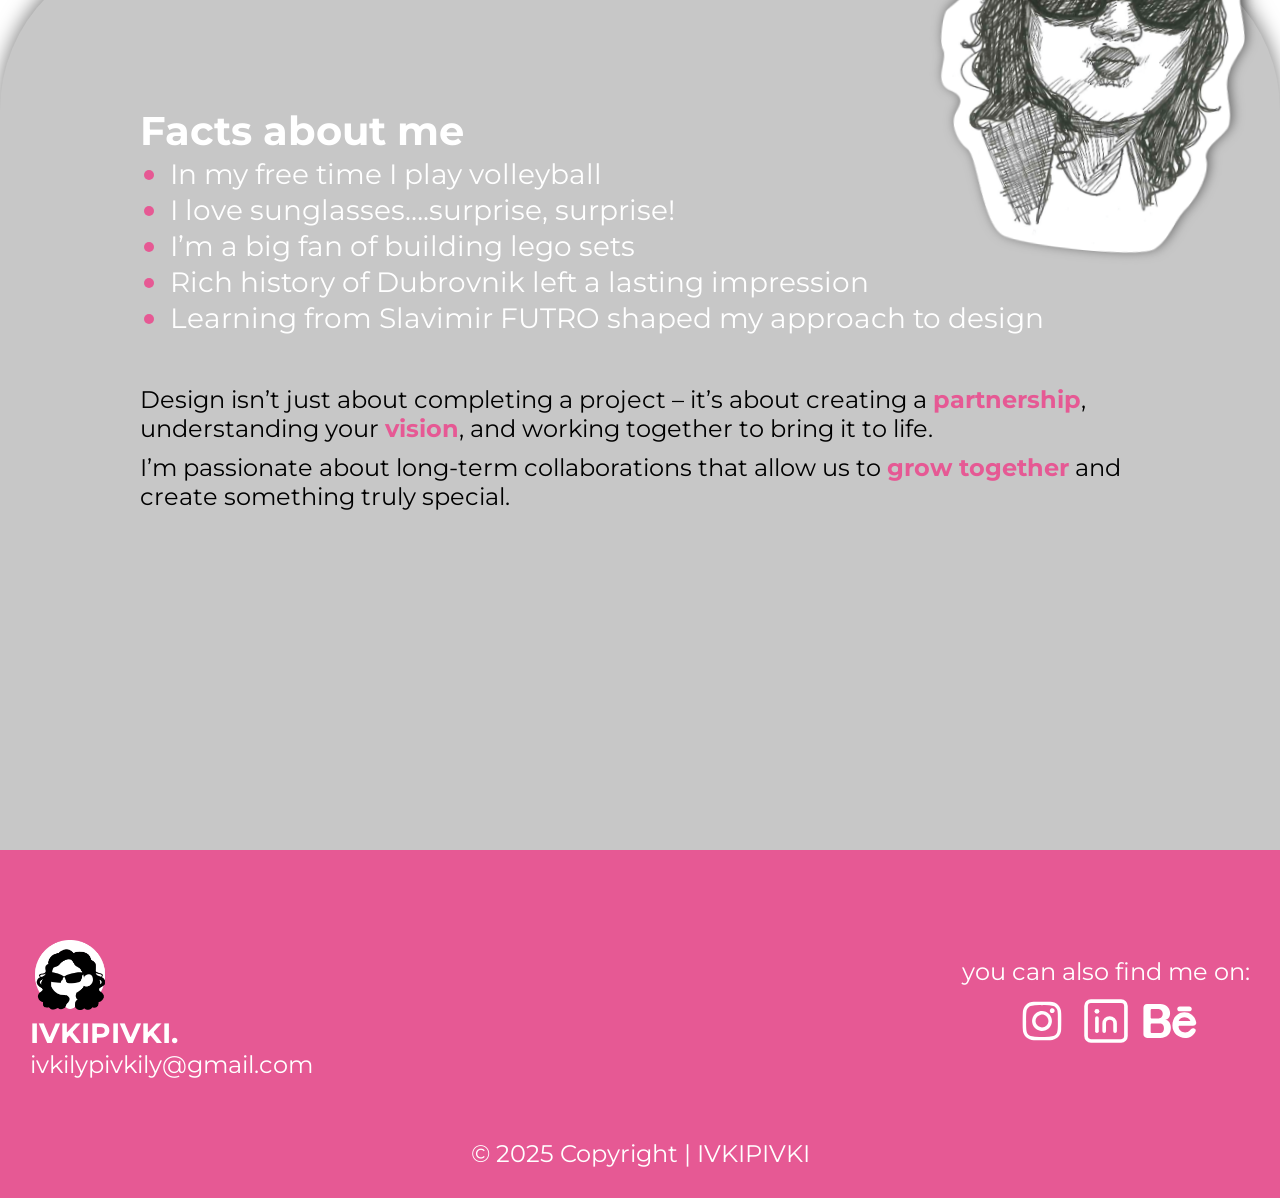
==== commit e29e1d0c: "about.html" ====
--- a/about.html
+++ b/about.html
@@ -33,7 +33,7 @@
         <div class="header-wrapper">
             <div class="header">
                 <div class="header-logo">
-                    <a href="index.html" id="logo"><img src="Slike/LOGO/Logo1.png" alt="IVKIPIVKI logo"></a>
+                    <a href="index.html" id="logo"><img src="Slike/Logo/Logo1.png" alt="IVKIPIVKI logo"></a>
                 </div>
                 <div class="header-nav">
                     <nav>
@@ -122,19 +122,19 @@
     <footer>
             <div class="footer-wrapper">
                 <div class="footer-contact">
-                    <a href="index.html"><img src="Slike/LOGO/Logo2.png" alt="IVKIPIVKI logo"></a>
+                    <a href="index.html"><img src="Slike/Logo/Logo2.png" alt="IVKIPIVKI logo"></a>
                     <h3>IVKIPIVKI.</h3>
                     <p>ivkilypivkily@gmail.com</p>
                 </div>
                 <div class="footer-social">
                     <p>you can also find me on:</p>
-                    <a href="https://www.instagram.com/ivkiipivkii" target="_blank"><img src="Slike/FOOTER/ig.svg" alt="instagram @ivkiipivkii"></a>
-                    <a href="https://www.linkedin.com/in/ivananikolovski" target="_blank"><img src="Slike/FOOTER/in.svg" alt="linkedin Ivana Nikolovski"></a>
-                    <a href="https://www.behance.net/ivkipivki" target="_blank"><img src="Slike/FOOTER/behance.svg" alt='behance ivkipivki'></a>
+                    <a href="https://www.instagram.com/ivkiipivkii" target="_blank"><img src="Slike/Footer/ig.svg" alt="instagram @ivkiipivkii"></a>
+                    <a href="https://www.linkedin.com/in/ivananikolovski" target="_blank"><img src="Slike/Footer/in.svg" alt="linkedin Ivana Nikolovski"></a>
+                    <a href="https://www.behance.net/ivkipivki" target="_blank"><img src="Slike/Footer/behance.svg" alt='behance ivkipivki'></a>
                 </div>
             </div>
             <p>&copy; 2025 Copyright | IVKIPIVKI</p>
     </footer>
     <script src="src/main.js"></script>
 </body>
-</html>+</html>
--- a/style.css
+++ b/style.css
@@ -113,7 +113,7 @@
 }
 
 .header-logo img:hover {
-    content: url(Slike/LOGO/Logo1Hover.png);
+    content: url(Slike/Logo/Logo1Hover.png);
 }
 
 #menu-button {
@@ -509,7 +509,7 @@
 }
 
 .footer-contact img:hover {
-    content: url(Slike/LOGO/Logo2Hover.png);
+    content: url(Slike/Logo/Logo2Hover.png);
 }
 
 .footer-social img {
@@ -527,7 +527,7 @@
     position: relative;
     height: 580px;
 
-    background-image: url("Slike/ABOUT/AboutCover.jpg");
+    background-image: url("Slike/About/AboutCover.jpg");
     background-size: cover;
     background-position: center;
     background-repeat: no-repeat;
@@ -889,12 +889,12 @@
   display: none;
 }
 
-.project[for="p1"]::before { background-image: url('slike/PORTFOLIO/Fratelli.png');}
-.project[for="p2"]::before { background-image: url('slike/PORTFOLIO/Stoned.png'); }
-.project[for="p3"]::before { background-image: url('slike/PORTFOLIO/Grafijada.png'); }
-.project[for="p4"]::before { background-image: url('slike/PORTFOLIO/GRID.png'); }
-.project[for="p5"]::before { background-image: url('slike/PORTFOLIO/NZZ.png'); }
-.project[for="p6"]::before { background-image: url('slike/PORTFOLIO/Hand-drawn.png'); }
+.project[for="p1"]::before { background-image: url('slike/Portfolio/Fratelli.png');}
+.project[for="p2"]::before { background-image: url('slike/Portfolio/Stoned.png'); }
+.project[for="p3"]::before { background-image: url('slike/Portfolio/Grafijada.png'); }
+.project[for="p4"]::before { background-image: url('slike/Portfolio/GRID.png'); }
+.project[for="p5"]::before { background-image: url('slike/Portfolio/NZZ.png'); }
+.project[for="p6"]::before { background-image: url('slike/Portfolio/Hand-drawn.png'); }
 
 .portfolio-dugme {
     display: flex;
@@ -2014,4 +2014,4 @@
   .popup p {
     margin-bottom: 40px;
   }
-}+}
